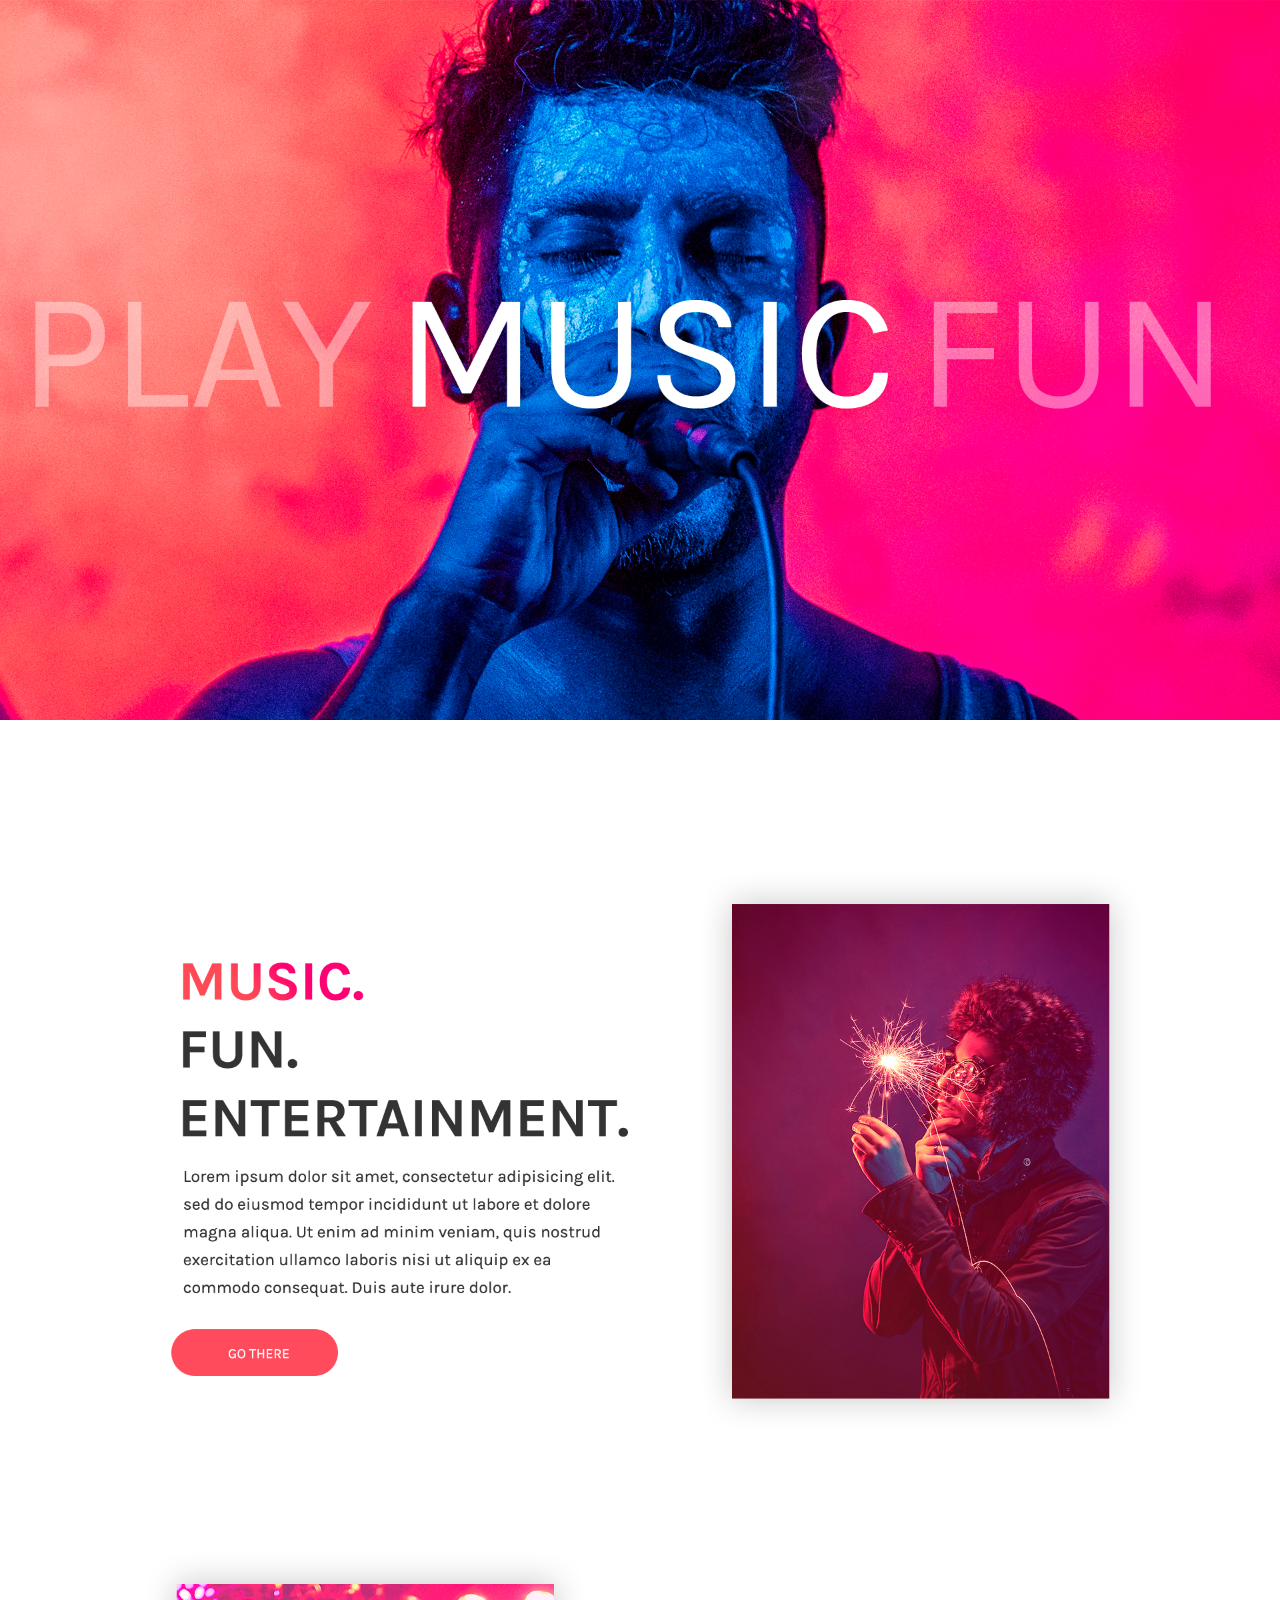
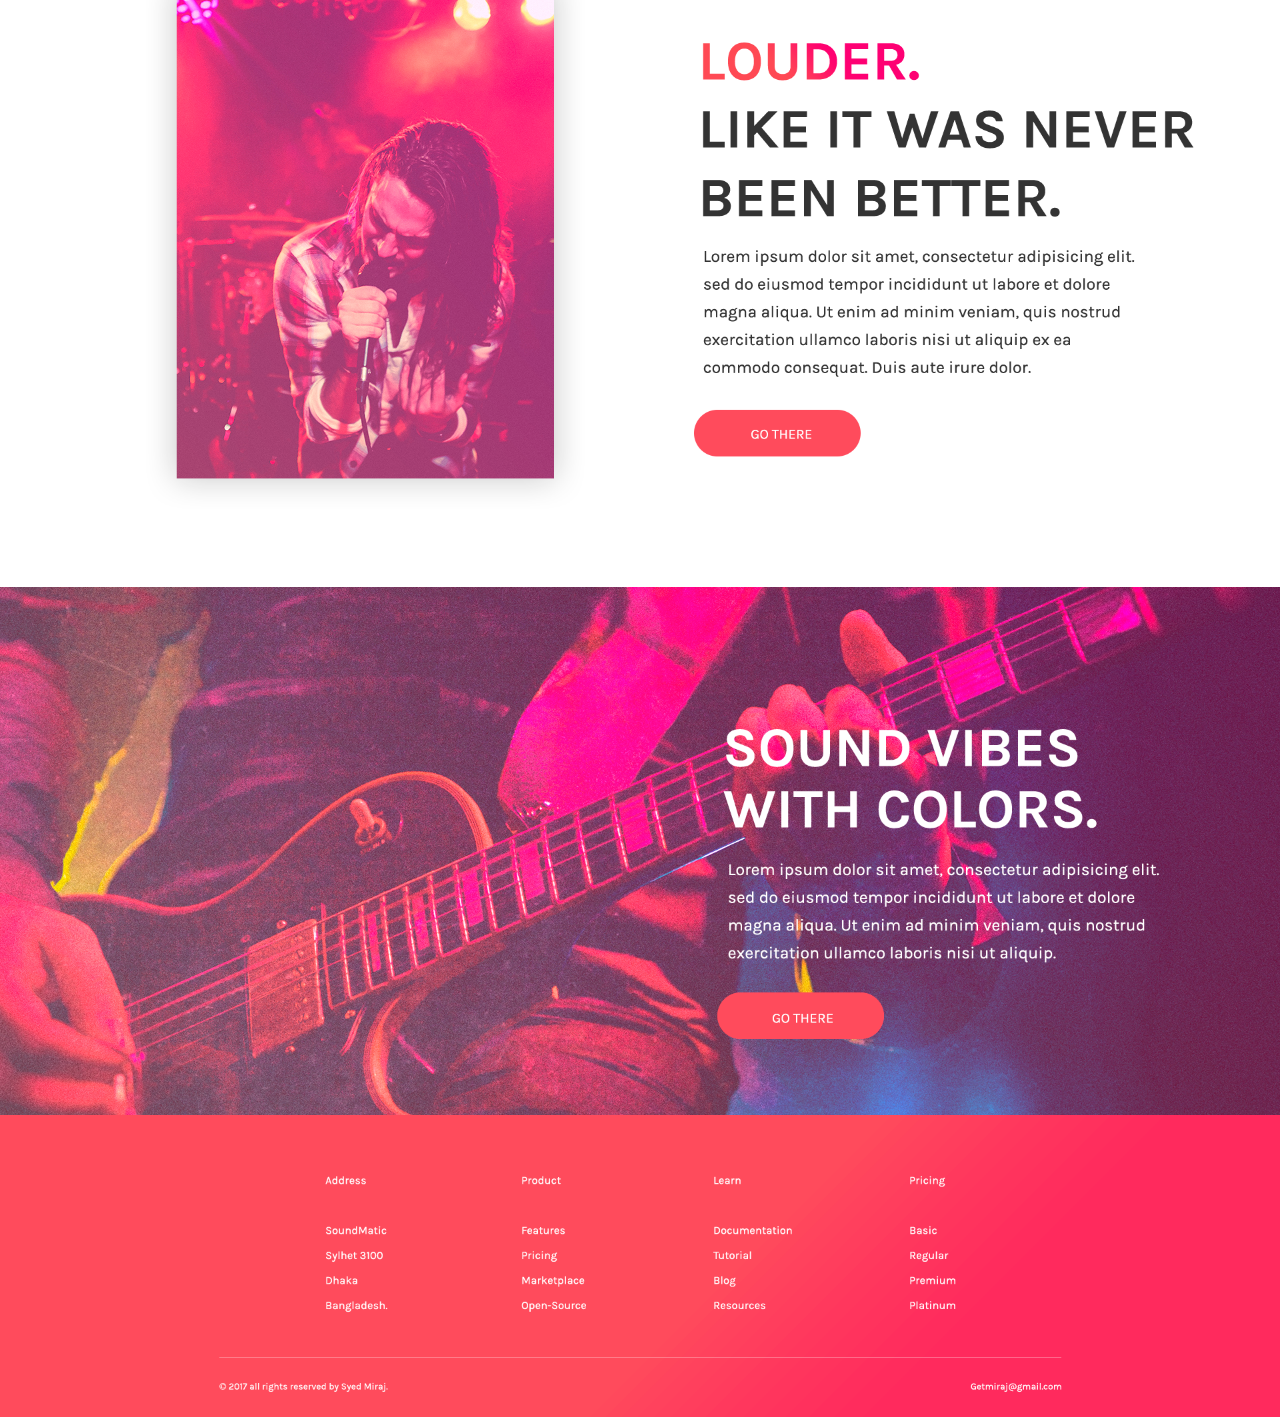
==== 03_final/index.html @ 5c2a879e "Add files via upload" ====
<!doctype html>
<html lang="es">
<head>
<meta charset="utf-8">
<meta name="viewport" content="width=device-width, initial-scale=1">
<title>Play Music — Final</title>
<style>
*{box-sizing:border-box}html,body{margin:0;background:#fff}body{font-family:Arial,Helvetica,sans-serif}.page{width:100%;overflow:hidden;height:calc(100vw * 2.3573 * 1)}.page img{display:block;width:100%;height:auto}.note{position:absolute;left:-10000px}
@media(min-width:1920px){.page{width:1920px;margin:0 auto;height:4526px}}
</style>
</head>
<body>
<p class="note">Versión final: diseño completo de principio a fin.</p>
<main class="page"><img src="layoutMusic.png" alt="Maqueta web Play Music: fotografía de concierto en tonos magenta y azul, secciones musicales y pie de página." /></main>
</body>
</html>
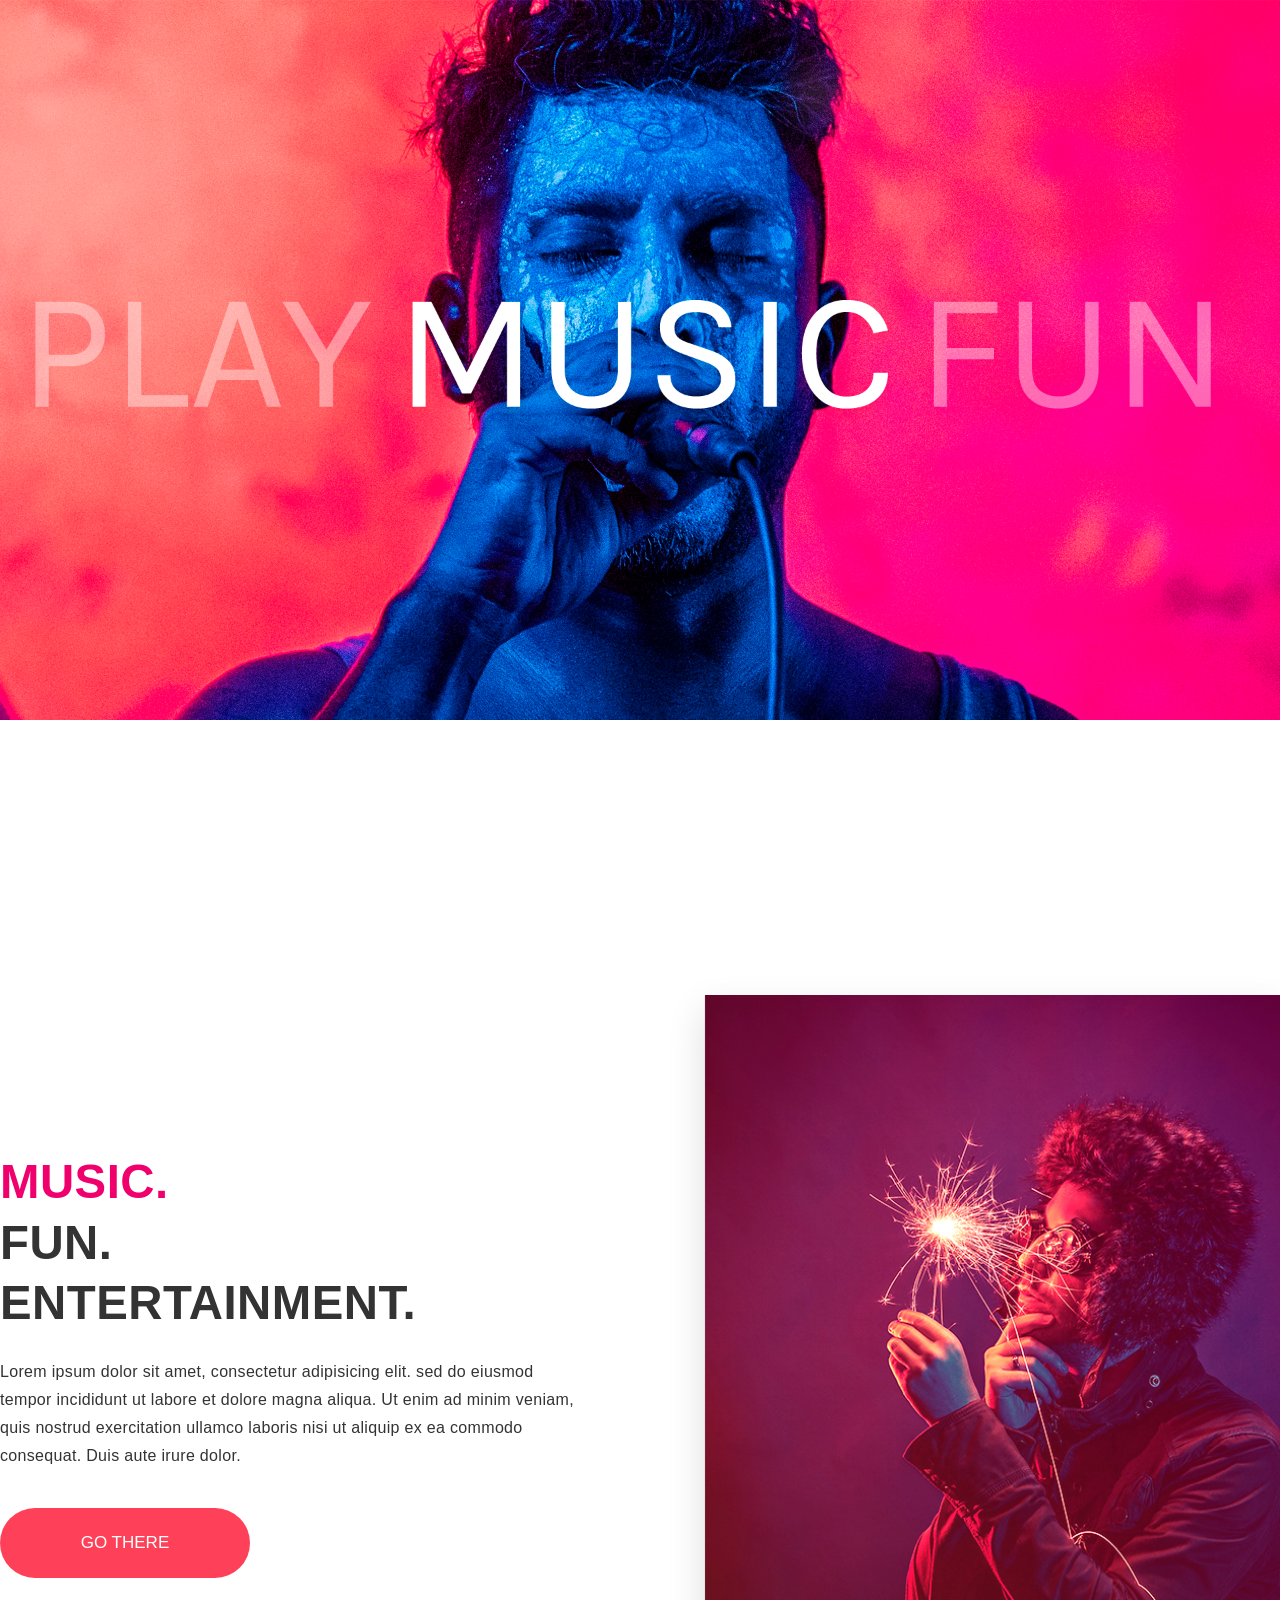
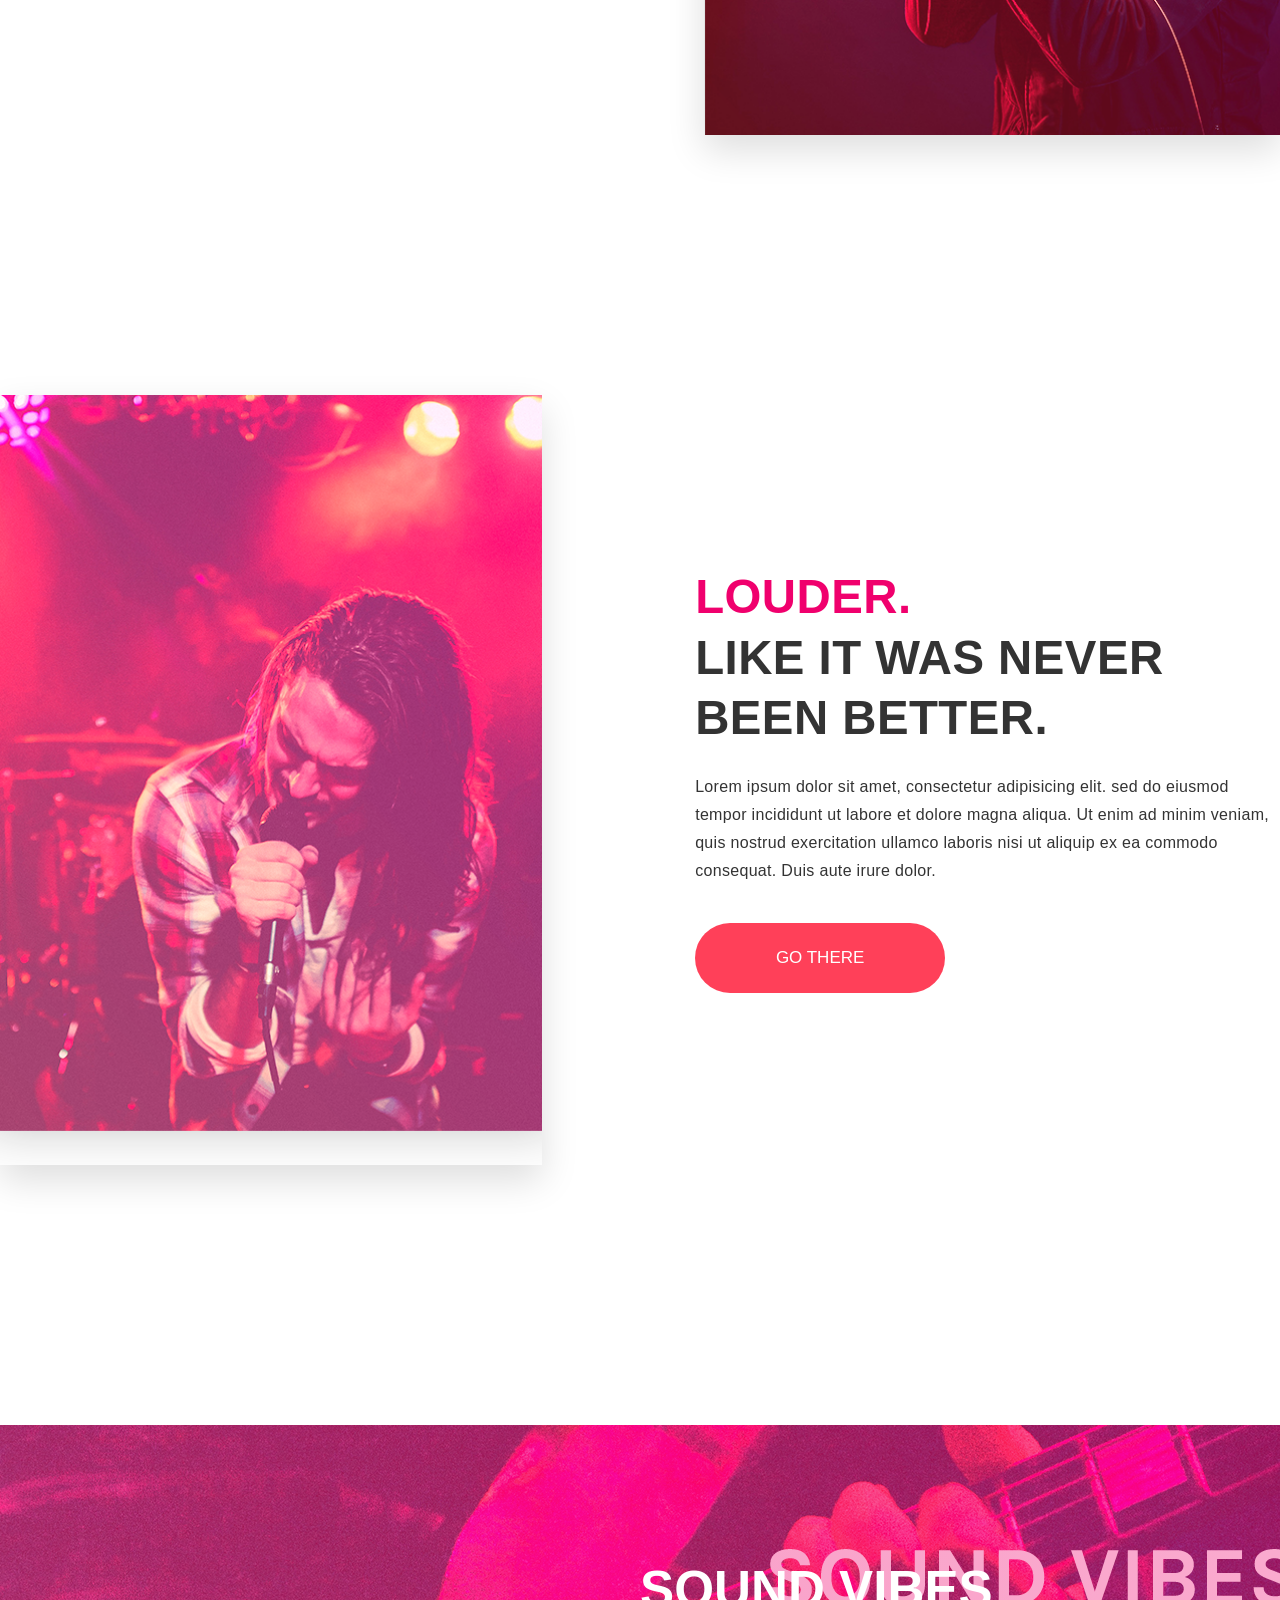
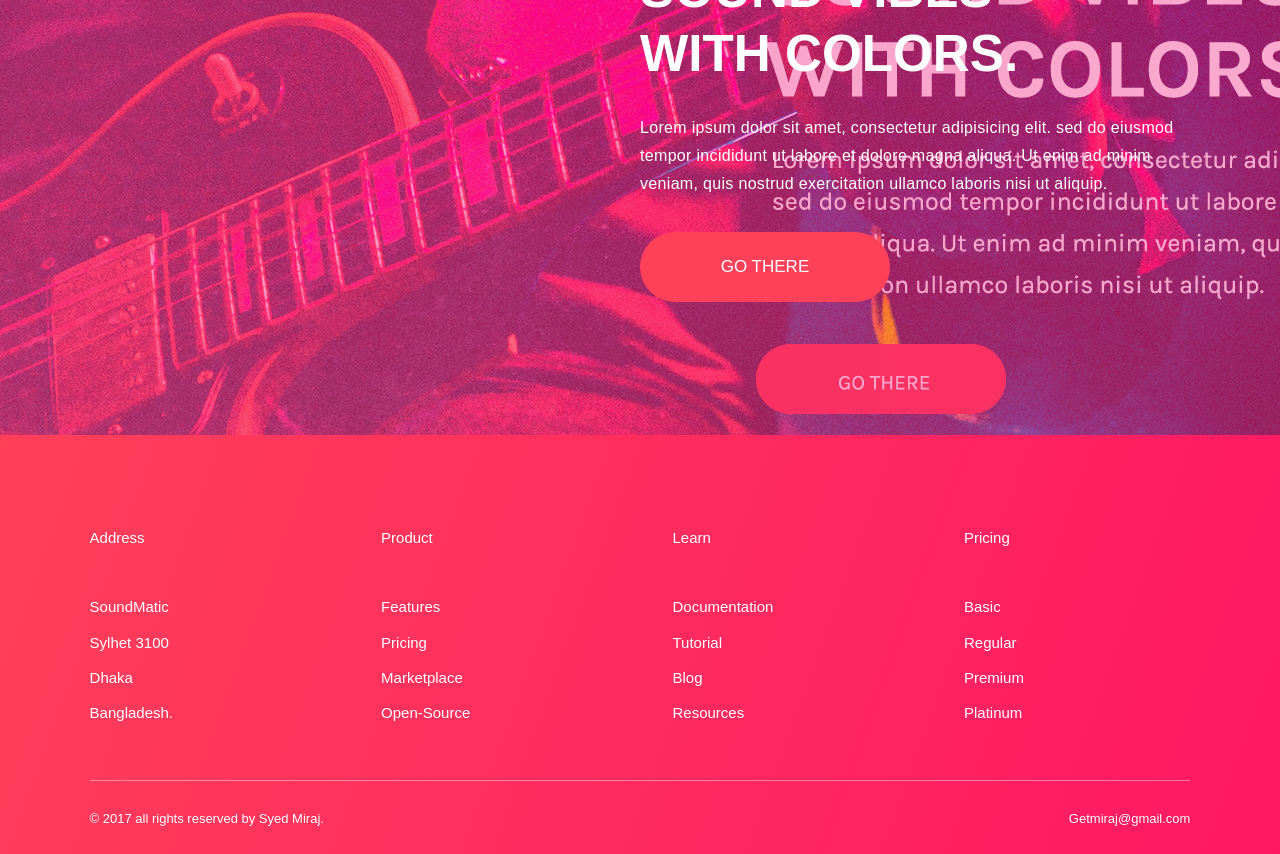
==== commit 4dc66a4d: "Add files via upload" ====
--- a/03_final/index.html
+++ b/03_final/index.html
@@ -1,16 +1,48 @@
 <!doctype html>
-<html lang="es">
+<html lang="en">
 <head>
-<meta charset="utf-8">
-<meta name="viewport" content="width=device-width, initial-scale=1">
-<title>Play Music — Final</title>
-<style>
-*{box-sizing:border-box}html,body{margin:0;background:#fff}body{font-family:Arial,Helvetica,sans-serif}.page{width:100%;overflow:hidden;height:calc(100vw * 2.3573 * 1)}.page img{display:block;width:100%;height:auto}.note{position:absolute;left:-10000px}
-@media(min-width:1920px){.page{width:1920px;margin:0 auto;height:4526px}}
-</style>
+  <meta charset="utf-8">
+  <meta name="viewport" content="width=device-width, initial-scale=1">
+  <title>Play Music Fun</title>
+  <link rel="stylesheet" href="style.css">
 </head>
-<body>
-<p class="note">Versión final: diseño completo de principio a fin.</p>
-<main class="page"><img src="layoutMusic.png" alt="Maqueta web Play Music: fotografía de concierto en tonos magenta y azul, secciones musicales y pie de página." /></main>
+<body class="stage-final">
+  <header class="hero" role="img" aria-label="Cantante en concierto con luces magenta y azules"></header>
+  <main>
+    <section class="section music">
+      <article>
+        <h2><span class="accent">MUSIC.</span>FUN.<br>ENTERTAINMENT.</h2>
+        <p>Lorem ipsum dolor sit amet, consectetur adipisicing elit. sed do eiusmod tempor incididunt ut labore et dolore magna aliqua. Ut enim ad minim veniam, quis nostrud exercitation ullamco laboris nisi ut aliquip ex ea commodo consequat. Duis aute irure dolor.</p>
+        <a class="button" href="#louder">GO THERE</a>
+      </article>
+      <img class="photo" src="img/music.jpg" alt="Músico disfrutando una bengala en un concierto">
+    </section>
+    <section class="section louder" id="louder">
+      <img class="photo" src="img/louder.jpg" alt="Cantante actuando en un escenario iluminado de rosa">
+      <article>
+        <h2><span class="accent">LOUDER.</span>LIKE IT WAS NEVER<br>BEEN BETTER.</h2>
+        <p>Lorem ipsum dolor sit amet, consectetur adipisicing elit. sed do eiusmod tempor incididunt ut labore et dolore magna aliqua. Ut enim ad minim veniam, quis nostrud exercitation ullamco laboris nisi ut aliquip ex ea commodo consequat. Duis aute irure dolor.</p>
+        <a class="button" href="#sound">GO THERE</a>
+      </article>
+    </section>
+    <section class="vibes" id="sound">
+      <article>
+        <h2>SOUND VIBES<br>WITH COLORS.</h2>
+        <p>Lorem ipsum dolor sit amet, consectetur adipisicing elit. sed do eiusmod tempor incididunt ut labore et dolore magna aliqua. Ut enim ad minim veniam, quis nostrud exercitation ullamco laboris nisi ut aliquip.</p>
+        <a class="button" href="#footer">GO THERE</a>
+      </article>
+    </section>
+  </main>
+  <footer id="footer">
+    <div class="foot-grid">
+      <section><h3>Address</h3>SoundMatic<br>Sylhet 3100<br>Dhaka<br>Bangladesh.</section>
+      <section><h3>Product</h3>Features<br>Pricing<br>Marketplace<br>Open-Source</section>
+      <section><h3>Learn</h3>Documentation<br>Tutorial<br>Blog<br>Resources</section>
+      <section><h3>Pricing</h3>Basic<br>Regular<br>Premium<br>Platinum</section>
+    </div>
+    <div class="foot-bottom"><span>© 2017 all rights reserved by Syed Miraj.</span><span>Getmiraj@gmail.com</span></div>
+  </footer>
 </body>
 </html>
+
+
--- a/03_final/style.css
+++ b/03_final/style.css
@@ -0,0 +1,29 @@
+:root{--pink:#ff4059;--magenta:#f0006d;--ink:#333;--content:1370px}
+    *{box-sizing:border-box}
+    html,body{margin:0;padding:0;font-family:Arial,Helvetica,sans-serif;color:var(--ink)}
+    body{overflow-x:hidden;background:#fff}
+    .hero{height:56.25vw;max-height:1080px;min-height:390px;background:#f00058 url('img/hero.png') center top/cover no-repeat;position:relative}
+    .hero img{width:100%;height:100%;object-fit:cover;display:block}
+    .section{max-width:var(--content);margin:0 auto;display:grid;grid-template-columns:1fr 1fr;align-items:center;gap:10%;padding:190px 0}
+    .section h2{font-size:clamp(34px,3.7vw,76px);line-height:1.28;margin:0 0 24px;font-weight:700;letter-spacing:.01em}
+    .section h2 .accent{display:block;color:var(--magenta)}
+    .section p,.vibes p{font-size:clamp(16px,1.25vw,24px);line-height:1.75;letter-spacing:.02em;margin:0 0 38px}
+    .button{display:inline-flex;align-items:center;justify-content:center;width:250px;height:70px;border-radius:40px;background:var(--pink);color:#fff;text-decoration:none;font-size:17px}
+    .photo{width:100%;height:740px;object-fit:cover;box-shadow:0 15px 35px #0002}
+    .section.music{padding-top:275px;padding-bottom:260px}
+    .section.louder{grid-template-columns:1fr 1.08fr;gap:12%;padding-top:0;padding-bottom:260px}
+    .section.louder .photo{height:770px}
+    .vibes{min-height:610px;background:linear-gradient(90deg,#f0006d66,#f0006d55),url('img/guitar.jpg') center/cover no-repeat;display:flex;align-items:center;justify-content:flex-end;padding:70px max(calc((100vw - var(--content))/2),7%);color:#fff}
+    .vibes article{width:min(590px,50%)}
+    .vibes h2{font-size:clamp(38px,4vw,72px);line-height:1.25;margin:0 0 28px}
+    .vibes p{margin-bottom:34px}
+    footer{min-height:365px;background:linear-gradient(110deg,#ff4059,#ff1764);color:white;padding:85px max(calc((100vw - 1260px)/2),7%) 28px;font-size:15px}
+    .foot-grid{display:grid;grid-template-columns:repeat(4,1fr);gap:65px;line-height:2.35}
+    .foot-grid h3{font-size:15px;font-weight:500;margin:0 0 34px}
+    .foot-bottom{border-top:1px solid #ffffff66;margin-top:50px;padding-top:30px;display:flex;justify-content:space-between;font-size:13px}
+    body.stage-inicio .louder,body.stage-inicio .vibes,body.stage-inicio footer{display:none}
+    body.stage-inicio .music{padding-bottom:80px}
+    body.stage-avances footer{display:none}
+    body.stage-avances .vibes{min-height:470px}
+    @media(max-width:1000px){.section{padding:120px 7%;gap:7%}.section.music{padding-top:160px;padding-bottom:150px}.section.louder{padding-bottom:150px}.photo,.section.louder .photo{height:55vw;min-height:340px}.vibes{min-height:500px;padding:60px 7%}.foot-grid{gap:25px}}
+    @media(max-width:650px){.hero{min-height:300px}.section,.section.louder{grid-template-columns:1fr;gap:40px;padding:85px 7%}.section.music{padding-top:95px}.section.louder .photo{order:2}.photo,.section.louder .photo{height:110vw;max-height:620px}.vibes{min-height:540px;justify-content:flex-start;background-position:35% center}.vibes article{width:100%;padding:20px;text-shadow:0 1px 4px #0006}.foot-grid{grid-template-columns:1fr 1fr}.foot-bottom{gap:20px;flex-wrap:wrap}}
